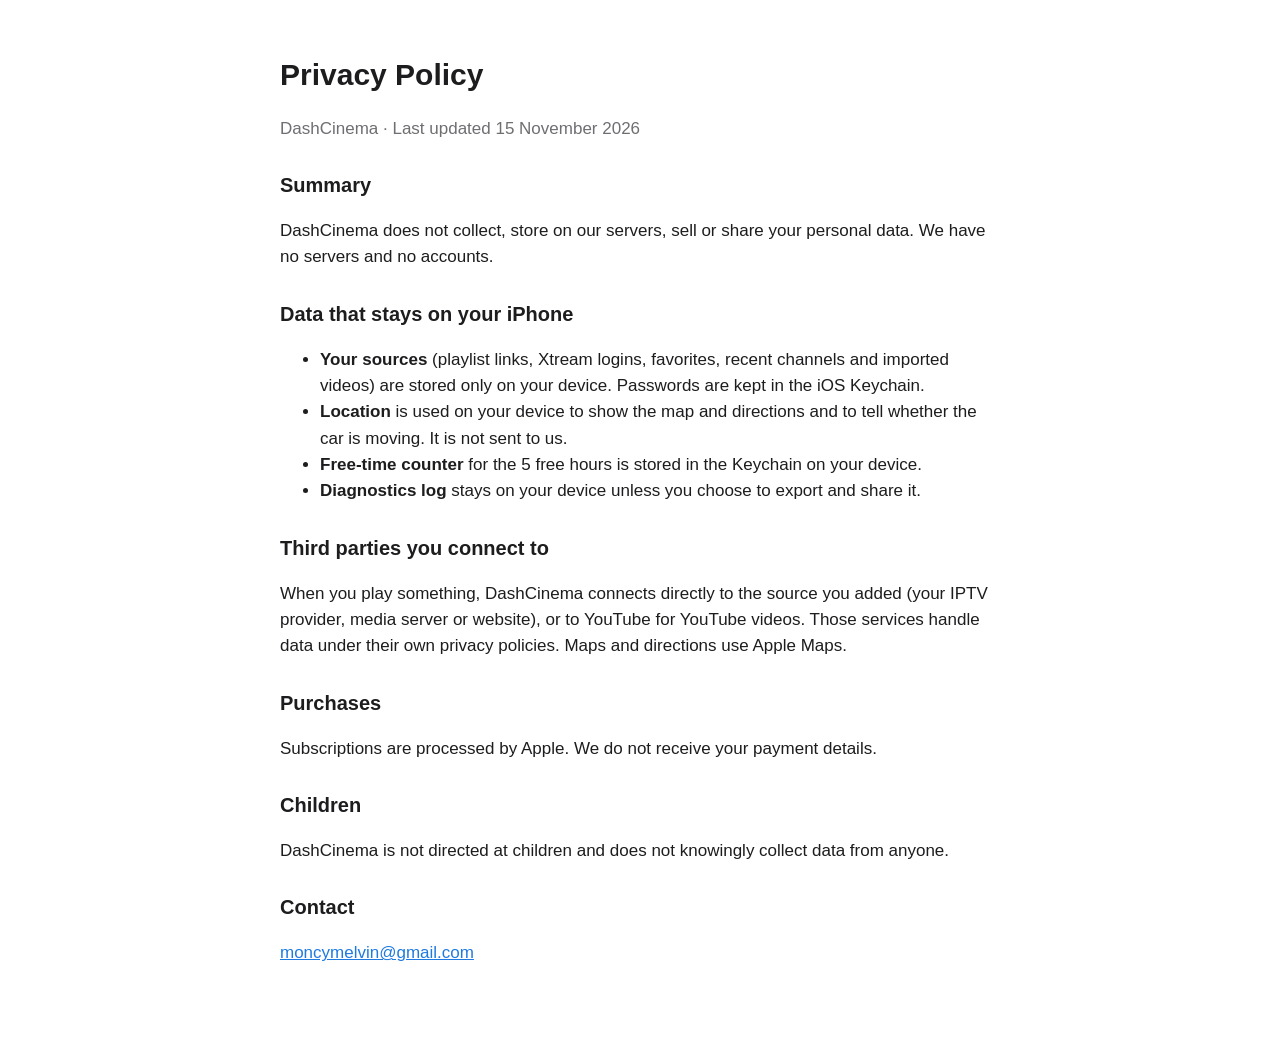
==== privacy.html @ 68994893 "DashCinema support and privacy pages Co-Authored-By: Claude Opus 5.5 <noreply@anthropic.com>" ====
<!doctype html><html lang="en"><head><meta charset="utf-8"><meta name="viewport" content="width=device-width,initial-scale=1">
<title>DashCinema Privacy Policy</title><link rel="stylesheet" href="style.css"></head><body><main>
<h1>Privacy Policy</h1><p class="muted">DashCinema · Last updated 15 November 2026</p>
<h2>Summary</h2><p>DashCinema does not collect, store on our servers, sell or share your personal data. We have no servers and no accounts.</p>
<h2>Data that stays on your iPhone</h2>
<ul><li><b>Your sources</b> (playlist links, Xtream logins, favorites, recent channels and imported videos) are stored only on your device. Passwords are kept in the iOS Keychain.</li>
<li><b>Location</b> is used on your device to show the map and directions and to tell whether the car is moving. It is not sent to us.</li>
<li><b>Free-time counter</b> for the 5 free hours is stored in the Keychain on your device.</li>
<li><b>Diagnostics log</b> stays on your device unless you choose to export and share it.</li></ul>
<h2>Third parties you connect to</h2><p>When you play something, DashCinema connects directly to the source you added (your IPTV provider, media server or website), or to YouTube for YouTube videos. Those services handle data under their own privacy policies. Maps and directions use Apple Maps.</p>
<h2>Purchases</h2><p>Subscriptions are processed by Apple. We do not receive your payment details.</p>
<h2>Children</h2><p>DashCinema is not directed at children and does not knowingly collect data from anyone.</p>
<h2>Contact</h2><p><a href="mailto:moncymelvin@gmail.com">moncymelvin@gmail.com</a></p>
</main></body></html>
---- style.css ----
:root { color-scheme: light dark; --fg:#1d1d1f; --muted:#6e6e73; --bg:#fff; --accent:#1f7ae0; }
@media (prefers-color-scheme: dark) { :root { --fg:#f5f5f7; --muted:#a1a1a6; --bg:#111; --accent:#4ea1ff; } }
body { font: 17px/1.55 -apple-system, BlinkMacSystemFont, "Segoe UI", sans-serif; color: var(--fg); background: var(--bg); margin: 0; }
main { max-width: 720px; margin: 0 auto; padding: 32px 16px 64px; }
h1 { font-size: 30px; margin-bottom: 4px; } h2 { font-size: 20px; margin-top: 28px; }
p, li { color: var(--fg); } .muted { color: var(--muted); } a { color: var(--accent); }
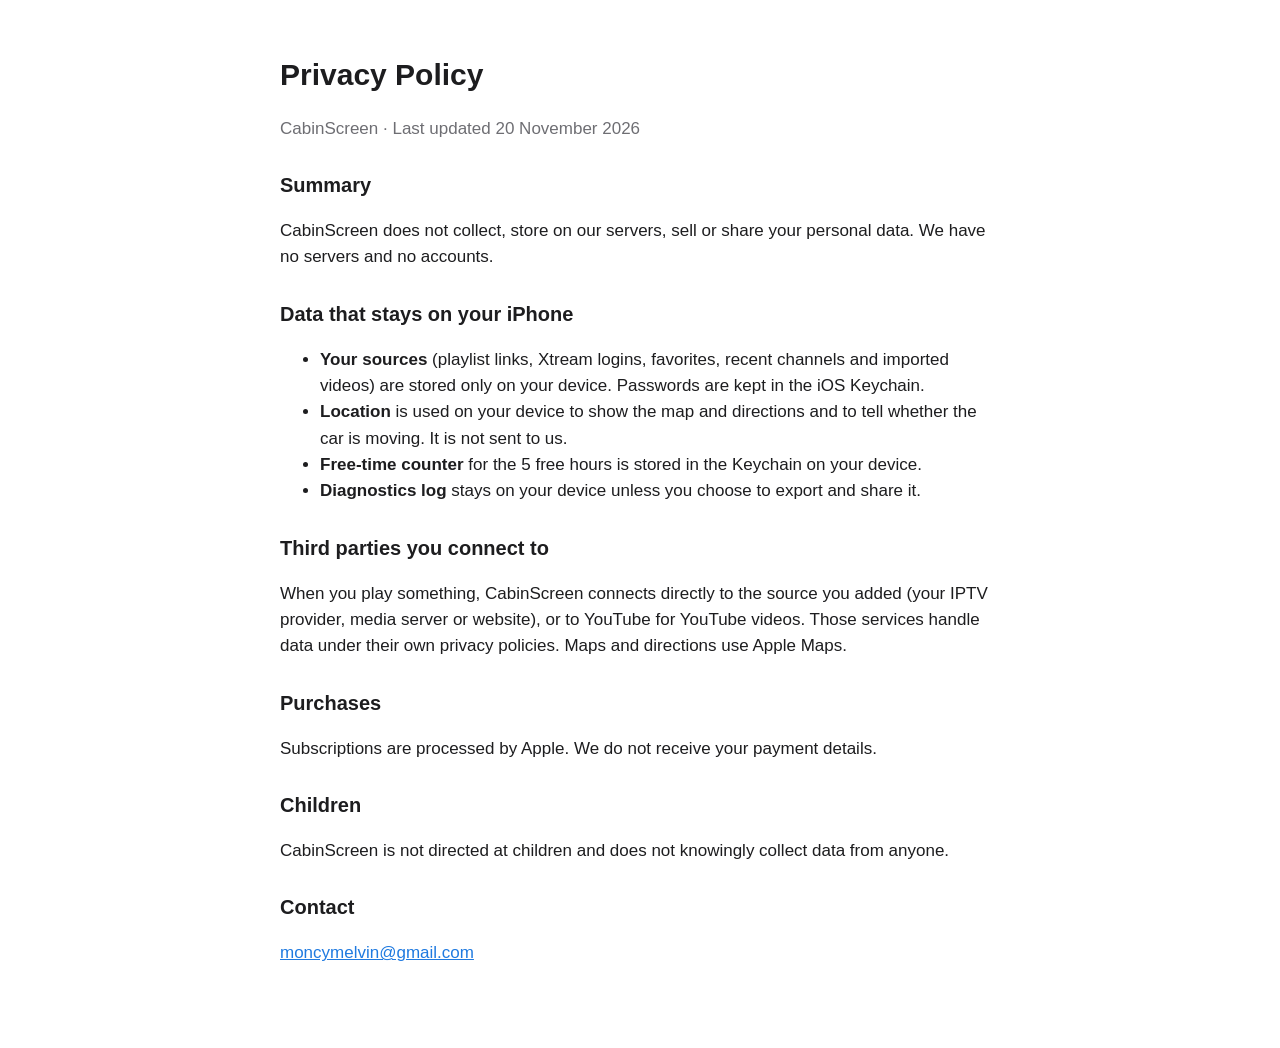
==== commit 46b9b9d7: "Rename to CabinScreen Co-Authored-By: Claude Opus 5.5 <noreply@anthropic.com>" ====
--- a/privacy.html
+++ b/privacy.html
@@ -1,14 +1,14 @@
 <!doctype html><html lang="en"><head><meta charset="utf-8"><meta name="viewport" content="width=device-width,initial-scale=1">
-<title>DashCinema Privacy Policy</title><link rel="stylesheet" href="style.css"></head><body><main>
-<h1>Privacy Policy</h1><p class="muted">DashCinema · Last updated 15 November 2026</p>
-<h2>Summary</h2><p>DashCinema does not collect, store on our servers, sell or share your personal data. We have no servers and no accounts.</p>
+<title>CabinScreen Privacy Policy</title><link rel="stylesheet" href="style.css"></head><body><main>
+<h1>Privacy Policy</h1><p class="muted">CabinScreen · Last updated 20 November 2026</p>
+<h2>Summary</h2><p>CabinScreen does not collect, store on our servers, sell or share your personal data. We have no servers and no accounts.</p>
 <h2>Data that stays on your iPhone</h2>
 <ul><li><b>Your sources</b> (playlist links, Xtream logins, favorites, recent channels and imported videos) are stored only on your device. Passwords are kept in the iOS Keychain.</li>
 <li><b>Location</b> is used on your device to show the map and directions and to tell whether the car is moving. It is not sent to us.</li>
 <li><b>Free-time counter</b> for the 5 free hours is stored in the Keychain on your device.</li>
 <li><b>Diagnostics log</b> stays on your device unless you choose to export and share it.</li></ul>
-<h2>Third parties you connect to</h2><p>When you play something, DashCinema connects directly to the source you added (your IPTV provider, media server or website), or to YouTube for YouTube videos. Those services handle data under their own privacy policies. Maps and directions use Apple Maps.</p>
+<h2>Third parties you connect to</h2><p>When you play something, CabinScreen connects directly to the source you added (your IPTV provider, media server or website), or to YouTube for YouTube videos. Those services handle data under their own privacy policies. Maps and directions use Apple Maps.</p>
 <h2>Purchases</h2><p>Subscriptions are processed by Apple. We do not receive your payment details.</p>
-<h2>Children</h2><p>DashCinema is not directed at children and does not knowingly collect data from anyone.</p>
+<h2>Children</h2><p>CabinScreen is not directed at children and does not knowingly collect data from anyone.</p>
 <h2>Contact</h2><p><a href="mailto:moncymelvin@gmail.com">moncymelvin@gmail.com</a></p>
 </main></body></html>
